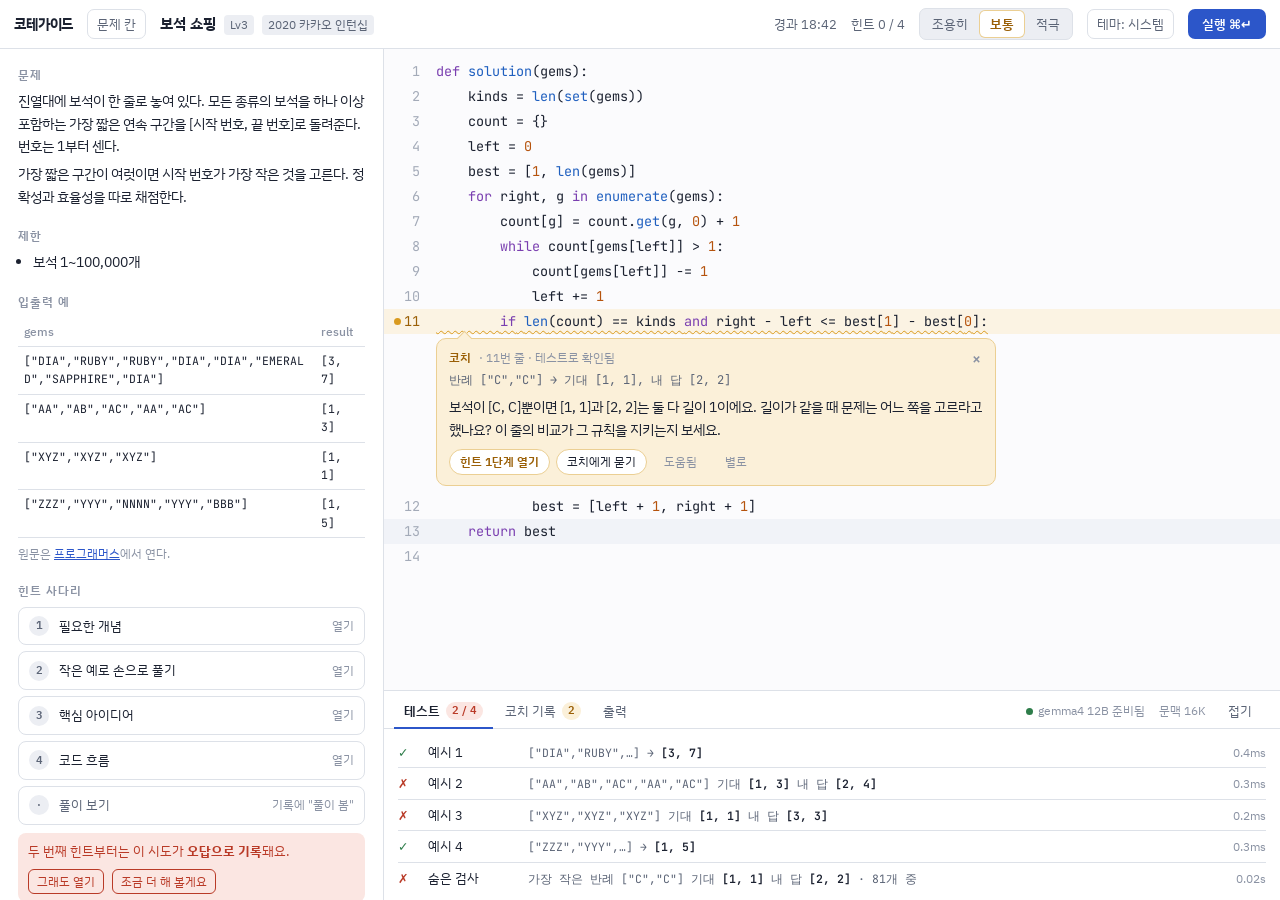
==== design/solve.html @ 12453b73 "디자인: 풀기 화면 시안 (배치 B, 편집기 안 말풍선, 시스템 테마) Co-Authored-By: Claude Opus 5.5 <noreply@anthropic.com>" ====
<!doctype html>
<html lang="ko">
<head>
<meta charset="utf-8">
<meta name="viewport" content="width=device-width, initial-scale=1">
<title>코테가이드 · 풀기 화면 시안</title>
<link rel="preconnect" href="https://fonts.googleapis.com">
<link rel="preconnect" href="https://fonts.gstatic.com" crossorigin>
<link rel="stylesheet" href="https://fonts.googleapis.com/css2?family=IBM+Plex+Sans+KR:wght@400;500;600;700&family=JetBrains+Mono:wght@400;600&display=swap">
<style>
/* 배치 B: 왼쪽 문제, 가운데 편집기(코치는 문제 줄 바로 아래 말풍선), 아래 패널(테스트·코치 기록). 코치 색은 형광펜 호박색 하나만 쓴다. */
:root{
  --bg:#f3f4f7; --panel:#ffffff; --sunk:#eceef3; --ink:#1b2130; --muted:#5b6476; --faint:#8a92a3; --line:#dde1e8;
  --accent:#2c56c9; --accent-soft:#e6ecfb;
  --coach:#9a5f06; --coach-bg:#fbf0d9; --coach-line:#ebcf93; --coach-dot:#d99a1e;
  --ok:#2e7d4a; --ok-bg:#e2f2e7; --bad:#b93a27; --bad-bg:#fbe6e2;
  --ed-bg:#fbfbfd; --ed-gutter:#a3aab8; --ed-cur:#f1f3f8;
  --kw:#7a3fb0; --fn:#1f5fbf; --nu:#b5530d; --st:#2e7d4a; --cm:#8a91a0;
  --f-ui:"IBM Plex Sans KR","Apple SD Gothic Neo",system-ui,sans-serif;
  --f-mono:"JetBrains Mono","D2Coding",ui-monospace,Menlo,monospace;
  color-scheme:light;
}
@media (prefers-color-scheme: dark){ :root:not([data-theme="light"]){
  --bg:#111419; --panel:#171b22; --sunk:#0e1116; --ink:#e4e7ed; --muted:#9aa2b2; --faint:#6b7383; --line:#262c37;
  --accent:#86a2f2; --accent-soft:#1f2840;
  --coach:#f0b54e; --coach-bg:#2a2214; --coach-line:#5a4420; --coach-dot:#f0b54e;
  --ok:#66c486; --ok-bg:#16301f; --bad:#f2856f; --bad-bg:#371c17;
  --ed-bg:#13161c; --ed-gutter:#4c5463; --ed-cur:#1a1e26;
  --kw:#c99cf3; --fn:#82aaff; --nu:#f3a564; --st:#86d39f; --cm:#646d7e;
  color-scheme:dark;
}}
:root[data-theme="dark"]{
  --bg:#111419; --panel:#171b22; --sunk:#0e1116; --ink:#e4e7ed; --muted:#9aa2b2; --faint:#6b7383; --line:#262c37;
  --accent:#86a2f2; --accent-soft:#1f2840;
  --coach:#f0b54e; --coach-bg:#2a2214; --coach-line:#5a4420; --coach-dot:#f0b54e;
  --ok:#66c486; --ok-bg:#16301f; --bad:#f2856f; --bad-bg:#371c17;
  --ed-bg:#13161c; --ed-gutter:#4c5463; --ed-cur:#1a1e26;
  --kw:#c99cf3; --fn:#82aaff; --nu:#f3a564; --st:#86d39f; --cm:#646d7e;
  color-scheme:dark;
}
*{box-sizing:border-box}
html,body{height:100%;margin:0}
body{background:var(--bg);color:var(--ink);font:14px/1.6 var(--f-ui);display:grid;grid-template-rows:auto minmax(0,1fr)}
button{font:inherit;color:inherit}
:focus-visible{outline:2px solid var(--accent);outline-offset:1px}

/* 윗줄 */
.top{display:flex;align-items:center;gap:14px;padding:8px 14px;background:var(--panel);border-bottom:1px solid var(--line);flex-wrap:wrap}
.brand{font-weight:700;letter-spacing:-.01em}
.crumb{display:flex;align-items:baseline;gap:8px;min-width:0}
.crumb b{font-size:15px}
.tag{font-size:11.5px;color:var(--muted);background:var(--sunk);border-radius:4px;padding:1px 6px;white-space:nowrap}
.sp{flex:1}
.meta{font-size:12.5px;color:var(--muted);font-variant-numeric:tabular-nums;white-space:nowrap}
.seg{display:inline-flex;border:1px solid var(--line);border-radius:7px;padding:2px;gap:2px;background:var(--sunk)}
.seg button{border:0;background:none;padding:3px 10px;border-radius:5px;font-size:12.5px;color:var(--muted);cursor:pointer}
.seg button[aria-pressed="true"]{background:var(--panel);color:var(--coach);font-weight:600;box-shadow:0 0 0 1px var(--coach-line)}
.iconbtn{border:1px solid var(--line);background:var(--panel);border-radius:7px;padding:4px 9px;font-size:12.5px;cursor:pointer;color:var(--muted)}
.run{border:0;background:var(--accent);color:#fff;border-radius:7px;padding:5px 14px;font-weight:600;font-size:13px;cursor:pointer}
:root[data-theme="dark"] .run{color:#0e1116}
@media (prefers-color-scheme: dark){ :root:not([data-theme="light"]) .run{color:#0e1116} }

/* 본문 */
.main{display:grid;grid-template-columns:minmax(300px,30%) minmax(0,1fr);min-height:0}
.main.collapsed{grid-template-columns:0 minmax(0,1fr)}
.main.collapsed .prob{visibility:hidden}

/* 문제 칸 */
.prob{background:var(--panel);border-right:1px solid var(--line);overflow:auto;padding:16px 18px 24px;min-width:0}
.prob h2{font-size:12px;letter-spacing:.08em;color:var(--faint);text-transform:uppercase;margin:18px 0 6px;font-weight:600}
.prob h2:first-child{margin-top:0}
.prob p{margin:6px 0;max-width:60ch}
.limits{margin:4px 0;padding-left:1.1em}
.io{width:100%;border-collapse:collapse;font-size:12px;margin-top:4px}
.io th,.io td{border-bottom:1px solid var(--line);padding:5px 6px;text-align:left;vertical-align:top}
.io th{color:var(--faint);font-weight:500}
.io td{font-family:var(--f-mono);font-size:11.5px;word-break:break-all}
.ladder{list-style:none;padding:0;margin:6px 0 0;display:flex;flex-direction:column;gap:6px}
.rung{border:1px solid var(--line);border-radius:8px;background:var(--panel)}
.rung > button{all:unset;box-sizing:border-box;width:100%;display:flex;gap:10px;align-items:center;padding:8px 10px;cursor:pointer;font-size:13px}
.rung > button:focus-visible{outline:2px solid var(--accent);border-radius:8px}
.rung .n{width:20px;height:20px;border-radius:50%;display:grid;place-items:center;font-size:11px;font-weight:600;background:var(--sunk);color:var(--muted);flex:none}
.rung .lock{margin-left:auto;font-size:11.5px;color:var(--faint)}
.rung.open{border-color:var(--coach-line)}
.rung.open .n{background:var(--coach-bg);color:var(--coach)}
.rung .body{padding:0 12px 10px 40px;font-size:13px;color:var(--ink)}
.rung .body ul{margin:4px 0;padding-left:1.1em}
.rung.final > button{color:var(--muted)}
.warn{margin:8px 0 0;padding:8px 10px;border-radius:8px;background:var(--bad-bg);color:var(--bad);font-size:12.5px;display:flex;gap:8px;align-items:center;flex-wrap:wrap}
.warn button{border:1px solid currentColor;background:none;border-radius:6px;padding:2px 8px;font-size:12px;cursor:pointer;color:inherit}
.note{font-size:12px;color:var(--faint)}

/* 편집기 열 */
.work{display:grid;grid-template-rows:minmax(0,1fr) auto;min-height:0;min-width:0}
.editor{background:var(--ed-bg);overflow:auto;font-family:var(--f-mono);font-variant-ligatures:none;font-feature-settings:"liga" 0,"calt" 0;font-size:13.5px;line-height:1.85;padding:10px 0 40px;min-width:0}
.ln{display:flex;white-space:pre;padding-right:20px;min-width:max-content}
.ln > i{font-style:normal;width:52px;flex:none;text-align:right;padding-right:16px;color:var(--ed-gutter);user-select:none;position:relative}
.ln.cur{background:var(--ed-cur)}
.ln.flag{background:color-mix(in srgb, var(--coach-bg) 70%, transparent)}
.ln.flag > i{color:var(--coach)}
.ln.flag > i::before{content:"";position:absolute;left:10px;top:50%;width:7px;height:7px;margin-top:-3.5px;border-radius:50%;background:var(--coach-dot)}
.ln.flag code{text-decoration:underline wavy var(--coach-dot);text-underline-offset:4px;text-decoration-thickness:1px}
code{font:inherit}
.kw{color:var(--kw)}.fn{color:var(--fn)}.nu{color:var(--nu)}.st{color:var(--st)}.cm{color:var(--cm)}

/* 말풍선: 편집기 안, 11번 줄 바로 아래 */
.bubble{margin:4px 20px 8px 52px;max-width:560px;font-family:var(--f-ui);font-size:13.5px;line-height:1.65;white-space:normal;
  background:var(--coach-bg);border:1px solid var(--coach-line);border-radius:10px;padding:10px 12px 10px;position:relative}
.bubble::before{content:"";position:absolute;top:-6px;left:22px;width:10px;height:10px;background:var(--coach-bg);border-left:1px solid var(--coach-line);border-top:1px solid var(--coach-line);transform:rotate(45deg)}
.bubble .who{display:flex;gap:8px;align-items:center;font-size:11.5px;color:var(--coach);font-weight:600;margin-bottom:3px}
.bubble .who .x{margin-left:auto;border:0;background:none;color:var(--faint);cursor:pointer;font-size:15px;line-height:1;padding:0 2px}
.bubble .evid{font-family:var(--f-mono);font-size:12px;color:var(--muted);margin:2px 0 6px}
.bubble .acts{display:flex;flex-wrap:wrap;gap:6px;margin-top:8px}
.chip{border:1px solid var(--coach-line);background:var(--panel);border-radius:999px;padding:2px 10px;font-size:12px;cursor:pointer;color:var(--ink)}
.chip.pri{color:var(--coach);font-weight:600}
.chip.ghost{border-color:transparent;background:none;color:var(--faint)}
.bubble.mini{display:inline-flex;align-items:center;gap:8px;padding:4px 10px;cursor:pointer;border-radius:999px}
.bubble.mini::before{display:none}
.ask{display:flex;gap:6px;margin-top:8px}
.ask input{flex:1;min-width:0;font:inherit;font-size:13px;border:1px solid var(--coach-line);border-radius:7px;padding:5px 8px;background:var(--panel);color:var(--ink)}
.thinking{color:var(--muted);font-size:12.5px}

/* 아래 패널 */
.dock{background:var(--panel);border-top:1px solid var(--line);display:grid;grid-template-rows:auto minmax(0,1fr);height:210px;min-width:0}
.dock.small{height:auto}
.dock.small .pbody{display:none}
.tabs{display:flex;align-items:center;gap:2px;padding:4px 10px 0;border-bottom:1px solid var(--line);flex-wrap:wrap}
.tabs button{border:0;background:none;padding:6px 10px;font-size:12.5px;color:var(--muted);cursor:pointer;border-bottom:2px solid transparent;margin-bottom:-1px;display:flex;gap:6px;align-items:center}
.tabs button[aria-selected="true"]{color:var(--ink);border-bottom-color:var(--accent);font-weight:600}
.cnt{font-size:11px;border-radius:999px;padding:0 6px;background:var(--sunk);color:var(--muted);font-weight:600}
.cnt.bad{background:var(--bad-bg);color:var(--bad)}
.cnt.coach{background:var(--coach-bg);color:var(--coach)}
.pbody{overflow:auto;padding:8px 14px 12px;min-width:0}
.trow{display:grid;grid-template-columns:22px 92px minmax(0,1fr) auto;gap:8px;align-items:baseline;padding:5px 0;border-bottom:1px solid var(--line);font-size:12.5px}
.trow:last-child{border-bottom:0}
.trow .s{font-weight:700}
.trow .s.ok{color:var(--ok)}.trow .s.bad{color:var(--bad)}
.trow .io2{font-family:var(--f-mono);font-variant-ligatures:none;font-size:11.5px;color:var(--muted);overflow:hidden;text-overflow:ellipsis;white-space:nowrap}
.trow .io2 b{color:var(--ink);font-weight:600}
.trow .t{font-size:11.5px;color:var(--faint);font-variant-numeric:tabular-nums}
.log{list-style:none;margin:0;padding:0}
.log li{display:grid;grid-template-columns:48px minmax(0,1fr);gap:10px;padding:6px 0;border-bottom:1px solid var(--line);font-size:12.8px}
.log li:last-child{border-bottom:0}
.log .tm{color:var(--faint);font-variant-numeric:tabular-nums;font-size:11.5px;padding-top:2px}
.log .src{font-size:11px;font-weight:600;margin-right:6px}
.log .src.ai{color:var(--coach)} .log .src.sys{color:var(--muted)}
.statusbar{display:flex;gap:14px;align-items:center;padding:0 10px;font-size:11.5px;color:var(--faint);margin-left:auto}
.dot{display:inline-block;width:7px;height:7px;border-radius:50%;background:var(--ok);margin-right:5px}

/* 좁은 화면: 문제 칸을 위로 접어 넣는다 */
@media (max-width: 980px){
  .main{grid-template-columns:minmax(0,1fr);grid-template-rows:auto minmax(0,1fr)}
  .main.collapsed{grid-template-columns:minmax(0,1fr)}
  .prob{border-right:0;border-bottom:1px solid var(--line);max-height:42vh}
  .main.collapsed .prob{display:none}
  .meta.opt{display:none}
}
@media (prefers-reduced-motion: no-preference){ .bubble{animation:pop .18s ease-out} @keyframes pop{from{opacity:.4;transform:translateY(-3px)}to{opacity:1;transform:none}} }
</style>
</head>
<body>
<header class="top">
  <span class="brand">코테가이드</span>
  <button class="iconbtn" id="toggleProb" aria-pressed="true" title="문제 칸 열고 닫기">문제 칸</button>
  <div class="crumb"><b>보석 쇼핑</b><span class="tag">Lv3</span><span class="tag">2020 카카오 인턴십</span></div>
  <span class="sp"></span>
  <span class="meta opt">경과 18:42</span>
  <span class="meta" id="hintMeta">힌트 0 / 4</span>
  <div class="seg" role="group" aria-label="코치 말수">
    <button data-mode="quiet" aria-pressed="false" title="내가 힌트를 누르거나 물을 때만 말한다">조용히</button>
    <button data-mode="normal" aria-pressed="true" title="테스트로 확인된 문제만 먼저 말한다">보통</button>
    <button data-mode="active" aria-pressed="false" title="느릴 것 같은 방법이나 엉뚱한 방향도 먼저 짚는다">적극</button>
  </div>
  <button class="iconbtn" id="theme" title="시안 확인용: 시스템 → 라이트 → 다크">테마: 시스템</button>
  <button class="run" id="run">실행 ⌘↵</button>
</header>

<div class="main" id="main">
  <aside class="prob" aria-label="문제">
    <h2>문제</h2>
    <p>진열대에 보석이 한 줄로 놓여 있다. 모든 종류의 보석을 하나 이상 포함하는 가장 짧은 연속 구간을 [시작 번호, 끝 번호]로 돌려준다. 번호는 1부터 센다.</p>
    <p>가장 짧은 구간이 여럿이면 시작 번호가 가장 작은 것을 고른다. 정확성과 효율성을 따로 채점한다.</p>
    <h2>제한</h2>
    <ul class="limits"><li>보석 1~100,000개</li></ul>
    <h2>입출력 예</h2>
    <table class="io">
      <tr><th>gems</th><th>result</th></tr>
      <tr><td>["DIA","RUBY","RUBY","DIA","DIA","EMERALD","SAPPHIRE","DIA"]</td><td>[3, 7]</td></tr>
      <tr><td>["AA","AB","AC","AA","AC"]</td><td>[1, 3]</td></tr>
      <tr><td>["XYZ","XYZ","XYZ"]</td><td>[1, 1]</td></tr>
      <tr><td>["ZZZ","YYY","NNNN","YYY","BBB"]</td><td>[1, 5]</td></tr>
    </table>
    <p class="note">원문은 <a href="https://school.programmers.co.kr/learn/courses/30/lessons/67258" target="_blank" rel="noopener" style="color:var(--accent)">프로그래머스</a>에서 연다.</p>

    <h2>힌트 사다리</h2>
    <ol class="ladder" id="ladder">
      <li class="rung" data-step="1"><button><span class="n">1</span>필요한 개념<span class="lock">열기</span></button>
        <div class="body" hidden><ul><li><b>투 포인터와 슬라이딩 윈도</b>: 창의 오른쪽 끝을 늘리고, 줄일 수 있으면 왼쪽 끝을 줄인다.</li><li><b>딕셔너리와 집합</b>: 창 안의 보석 종류별 개수.</li></ul></div></li>
      <li class="rung" data-step="2"><button><span class="n">2</span>작은 예로 손으로 풀기<span class="lock">열기</span></button>
        <div class="body" hidden>진열대 [A, B, A, C, B]. 오른쪽 끝을 늘리다 4번(C)에서 세 종류가 다 들어온다. 왼쪽의 A(1번)는 창 안에 A가 또 있으니 뺀다 → 창 2~4 (길이 3). 5번을 넣으면 2번 B를 뺄 수 있다 → 창 3~5 (길이 3). 가장 짧은 길이는 3이고, 그중 시작이 빠른 [2, 4]가 답이다.</div></li>
      <li class="rung" data-step="3"><button><span class="n">3</span>핵심 아이디어<span class="lock">열기</span></button>
        <div class="body" hidden>창 안의 종류 수가 전체 종류 수와 같으면, 지금 창이 "이 오른쪽 끝에서 끝나는 가장 짧은 구간"이다. 지금까지의 최단보다 <b>짧을 때만</b> 바꾼다. 같으면 바꾸지 않으니 먼저 찾은(시작이 빠른) 구간이 남는다.</div></li>
      <li class="rung" data-step="4"><button><span class="n">4</span>코드 흐름<span class="lock">열기</span></button>
        <div class="body" hidden>1. 전체 종류 수 K를 센다. 2. 빈 딕셔너리, left = 0, 최단 답 = 무한대. 3. right를 끝까지: 개수 +1 → 맨 왼쪽이 2개 이상인 동안 빼고 left += 1 → 종류 수가 K이고 더 짧으면 [left+1, right+1]. 4. 답을 돌려준다.</div></li>
      <li class="rung final" data-step="5"><button><span class="n">·</span>풀이 보기<span class="lock">기록에 "풀이 봄"</span></button>
        <div class="body" hidden>시안에서는 열지 않는다. 앱에서는 풀이 문서 5~7단계(코드, 실행 추적, 복잡도와 흔한 실수)를 보여 준다.</div></li>
    </ol>
    <div class="warn" id="warn" hidden><span>두 번째 힌트부터는 이 시도가 <b>오답으로 기록</b>돼요.</span><button id="warnYes">그래도 열기</button><button id="warnNo">조금 더 해 볼게요</button></div>
  </aside>

  <section class="work">
    <div class="editor" id="editor" aria-label="코드 편집기">
<div class="ln"><i>1</i><code><span class="kw">def</span> <span class="fn">solution</span>(gems):</code></div>
<div class="ln"><i>2</i><code>    kinds = <span class="fn">len</span>(<span class="fn">set</span>(gems))</code></div>
<div class="ln"><i>3</i><code>    count = {}</code></div>
<div class="ln"><i>4</i><code>    left = <span class="nu">0</span></code></div>
<div class="ln"><i>5</i><code>    best = [<span class="nu">1</span>, <span class="fn">len</span>(gems)]</code></div>
<div class="ln"><i>6</i><code>    <span class="kw">for</span> right, g <span class="kw">in</span> <span class="fn">enumerate</span>(gems):</code></div>
<div class="ln"><i>7</i><code>        count[g] = count.<span class="fn">get</span>(g, <span class="nu">0</span>) + <span class="nu">1</span></code></div>
<div class="ln"><i>8</i><code>        <span class="kw">while</span> count[gems[left]] &gt; <span class="nu">1</span>:</code></div>
<div class="ln"><i>9</i><code>            count[gems[left]] -= <span class="nu">1</span></code></div>
<div class="ln"><i>10</i><code>            left += <span class="nu">1</span></code></div>
<div class="ln flag" id="flagLine"><i>11</i><code>        <span class="kw">if</span> <span class="fn">len</span>(count) == kinds <span class="kw">and</span> right - left &lt;= best[<span class="nu">1</span>] - best[<span class="nu">0</span>]:</code></div>
<div id="bubbleSlot"></div>
<div class="ln"><i>12</i><code>            best = [left + <span class="nu">1</span>, right + <span class="nu">1</span>]</code></div>
<div class="ln cur"><i>13</i><code>    <span class="kw">return</span> best</code></div>
<div class="ln"><i>14</i><code> </code></div>
    </div>

    <div class="dock" id="dock">
      <div class="tabs" role="tablist">
        <button role="tab" aria-selected="true" data-tab="tests">테스트 <span class="cnt bad">2 / 4</span></button>
        <button role="tab" aria-selected="false" data-tab="log">코치 기록 <span class="cnt coach" id="logCnt">2</span></button>
        <button role="tab" aria-selected="false" data-tab="out">출력</button>
        <div class="statusbar"><span><span class="dot"></span>gemma4 12B 준비됨</span><span>문맥 16K</span><button class="iconbtn" id="dockToggle" style="padding:1px 8px">접기</button></div>
      </div>
      <div class="pbody" data-panel="tests">
        <div class="trow"><span class="s ok">✓</span><span>예시 1</span><span class="io2">["DIA","RUBY",…] → <b>[3, 7]</b></span><span class="t">0.4ms</span></div>
        <div class="trow"><span class="s bad">✗</span><span>예시 2</span><span class="io2">["AA","AB","AC","AA","AC"] 기대 <b>[1, 3]</b> 내 답 <b>[2, 4]</b></span><span class="t">0.3ms</span></div>
        <div class="trow"><span class="s bad">✗</span><span>예시 3</span><span class="io2">["XYZ","XYZ","XYZ"] 기대 <b>[1, 1]</b> 내 답 <b>[3, 3]</b></span><span class="t">0.2ms</span></div>
        <div class="trow"><span class="s ok">✓</span><span>예시 4</span><span class="io2">["ZZZ","YYY",…] → <b>[1, 5]</b></span><span class="t">0.3ms</span></div>
        <div class="trow"><span class="s bad">✗</span><span>숨은 검사</span><span class="io2">가장 작은 반례 ["C","C"] 기대 <b>[1, 1]</b> 내 답 <b>[2, 2]</b> · 81개 중</span><span class="t">0.02s</span></div>
      </div>
      <div class="pbody" data-panel="log" hidden>
        <ul class="log" id="log">
          <li><span class="tm">18:40</span><span><span class="src sys">테스트</span>예시 2/4 통과. 무작위 비교에서 가장 작은 반례 ["C","C"]를 찾았다.</span></li>
          <li><span class="tm">18:41</span><span><span class="src ai">코치</span>보석이 [C, C]뿐이면 [1, 1]과 [2, 2]는 둘 다 길이 1이에요. 길이가 같을 때 문제는 어느 쪽을 고르라고 했나요?</span></li>
        </ul>
      </div>
      <div class="pbody" data-panel="out" hidden><pre style="margin:0;font:12px var(--f-mono);color:var(--muted)">print 출력이 여기에 나온다.</pre></div>
    </div>
  </section>
</div>

<template id="tplFull">
  <div class="bubble" role="status" aria-live="polite">
    <div class="who">코치 <span style="font-weight:400;color:var(--faint)">· 11번 줄 · 테스트로 확인됨</span><button class="x" aria-label="말풍선 접기" data-act="fold">×</button></div>
    <div class="evid">반례 ["C","C"] → 기대 [1, 1], 내 답 [2, 2]</div>
    <div>보석이 [C, C]뿐이면 [1, 1]과 [2, 2]는 둘 다 길이 1이에요. 길이가 같을 때 문제는 어느 쪽을 고르라고 했나요? 이 줄의 비교가 그 규칙을 지키는지 보세요.</div>
    <div class="acts">
      <button class="chip pri" data-act="hint">힌트 1단계 열기</button>
      <button class="chip" data-act="ask">코치에게 묻기</button>
      <button class="chip ghost" data-act="good">도움됨</button>
      <button class="chip ghost" data-act="bad">별로</button>
    </div>
  </div>
</template>
<template id="tplMini">
  <button class="bubble mini" data-act="unfold" aria-label="코치 말풍선 펼치기"><span style="width:7px;height:7px;border-radius:50%;background:var(--coach-dot)"></span><span style="color:var(--coach);font-weight:600;font-size:12px">코치가 이 줄에 할 말이 있어요</span></button>
</template>

<script>
const $ = (s, r = document) => r.querySelector(s), $$ = (s, r = document) => [...r.querySelectorAll(s)];
const slot = $("#bubbleSlot"), flag = $("#flagLine");
let mode = "normal", hintsOpened = 0, pendingStep = null, logN = 2;

function showBubble(kind){
  slot.innerHTML = "";
  if (kind === "none"){ flag.classList.remove("flag"); return; }
  flag.classList.add("flag");
  slot.append($(kind === "full" ? "#tplFull" : "#tplMini").content.cloneNode(true));
}
function applyMode(m){
  mode = m;
  $$(".seg button").forEach(b => b.setAttribute("aria-pressed", b.dataset.mode === m));
  // 조용히: 줄 표시와 접힌 알림만. 보통·적극: 확인된 문제는 말풍선으로 먼저 말한다.
  showBubble(m === "quiet" ? "mini" : "full");
}
$$(".seg button").forEach(b => b.onclick = () => applyMode(b.dataset.mode));

function addLog(src, text){
  const li = document.createElement("li");
  li.innerHTML = `<span class="tm">18:4${Math.min(9, logN)}</span><span><span class="src ${src === "코치" ? "ai" : "sys"}">${src}</span></span>`;
  li.lastChild.append(text);
  $("#log").append(li); $("#logCnt").textContent = ++logN;
}

function openStep(step){
  const r = $(`.rung[data-step="${step}"]`);
  if (!r || r.classList.contains("open")) return;
  r.classList.add("open"); r.querySelector(".body").hidden = false;
  r.querySelector(".lock").textContent = "열림";
  if (step <= 4){ hintsOpened = Math.max(hintsOpened, step); $("#hintMeta").textContent = `힌트 ${hintsOpened} / 4`; }
  addLog("힌트", `${step}단계를 열었다.`);
  r.scrollIntoView({block: "nearest", behavior: "smooth"});
}
function requestStep(step){
  // 사다리는 순서대로만 열린다.
  const next = $$(".rung").find(r => !r.classList.contains("open"));
  if (next && +next.dataset.step < step) step = +next.dataset.step;
  if (step === 5 || (step >= 2 && hintsOpened < 2)){ pendingStep = step; $("#warn").hidden = false;
    $("#warn span").innerHTML = step === 5 ? "풀이를 보면 이 시도는 <b>오답·풀이 봄</b>으로 기록돼요." : "두 번째 힌트부터는 이 시도가 <b>오답으로 기록</b>돼요.";
    return; }
  openStep(step);
}
$$(".rung > button").forEach(b => b.onclick = () => requestStep(+b.parentElement.dataset.step));
$("#warnYes").onclick = () => { $("#warn").hidden = true; if (pendingStep && pendingStep < 5) openStep(pendingStep); pendingStep = null; };
$("#warnNo").onclick = () => { $("#warn").hidden = true; pendingStep = null; };

slot.addEventListener("click", e => {
  const act = e.target.closest("[data-act]")?.dataset.act; if (!act) return;
  if (act === "fold") showBubble("mini");
  if (act === "unfold") showBubble("full");
  if (act === "hint") { if ($("#main").classList.contains("collapsed")) $("#toggleProb").click(); requestStep(1); }
  if (act === "good" || act === "bad") { e.target.textContent = act === "good" ? "도움됨 ✓" : "별로 ✓"; addLog("평가", act === "good" ? "도움됨" : "별로"); }
  if (act === "ask") {
    const b = slot.querySelector(".bubble"); if (b.querySelector(".ask")) return;
    const f = document.createElement("form"); f.className = "ask";
    f.innerHTML = `<input id="askInput" placeholder="길이가 같은 구간은 어떻게 비교해야 해?" aria-label="코치에게 물을 말"><button class="chip pri">묻기</button>`;
    f.onsubmit = ev => { ev.preventDefault(); const q = f.querySelector("input").value.trim() || f.querySelector("input").placeholder;
      addLog("나", q); const p = document.createElement("div"); p.className = "thinking"; p.style.marginTop = "8px"; p.textContent = "코치가 생각하는 중…"; f.replaceWith(p);
      setTimeout(() => { p.className = ""; p.textContent = "먼저 찾은 구간과 지금 구간의 길이가 같을 때, 둘 중 시작 번호가 작은 건 어느 쪽인가요? 오른쪽 끝을 늘려 가며 찾으니 먼저 찾은 쪽이에요. 그럼 같을 때 바꿔야 할까요?"; addLog("코치", p.textContent); }, 900); };
    b.querySelector(".acts").after(f); f.querySelector("input").focus();
  }
});

$$(".tabs [role=tab]").forEach(t => t.onclick = () => {
  $$(".tabs [role=tab]").forEach(x => x.setAttribute("aria-selected", x === t));
  $$(".pbody").forEach(p => p.hidden = p.dataset.panel !== t.dataset.tab);
  $("#dock").classList.remove("small"); $("#dockToggle").textContent = "접기";
});
$("#dockToggle").onclick = () => { const s = $("#dock").classList.toggle("small"); $("#dockToggle").textContent = s ? "펼치기" : "접기"; };
$("#toggleProb").onclick = e => { const c = $("#main").classList.toggle("collapsed"); e.currentTarget.setAttribute("aria-pressed", !c); };
$("#run").onclick = () => { $$(".trow").forEach((r, i) => { r.style.opacity = .35; setTimeout(() => r.style.opacity = 1, 120 + i * 60); }); };

const themes = ["system", "light", "dark"], names = {system: "시스템", light: "라이트", dark: "다크"}; let ti = 0;
$("#theme").onclick = () => { ti = (ti + 1) % 3; const t = themes[ti];
  if (t === "system") document.documentElement.removeAttribute("data-theme"); else document.documentElement.dataset.theme = t;
  $("#theme").textContent = "테마: " + names[t]; };

applyMode("normal");
</script>
</body>
</html>
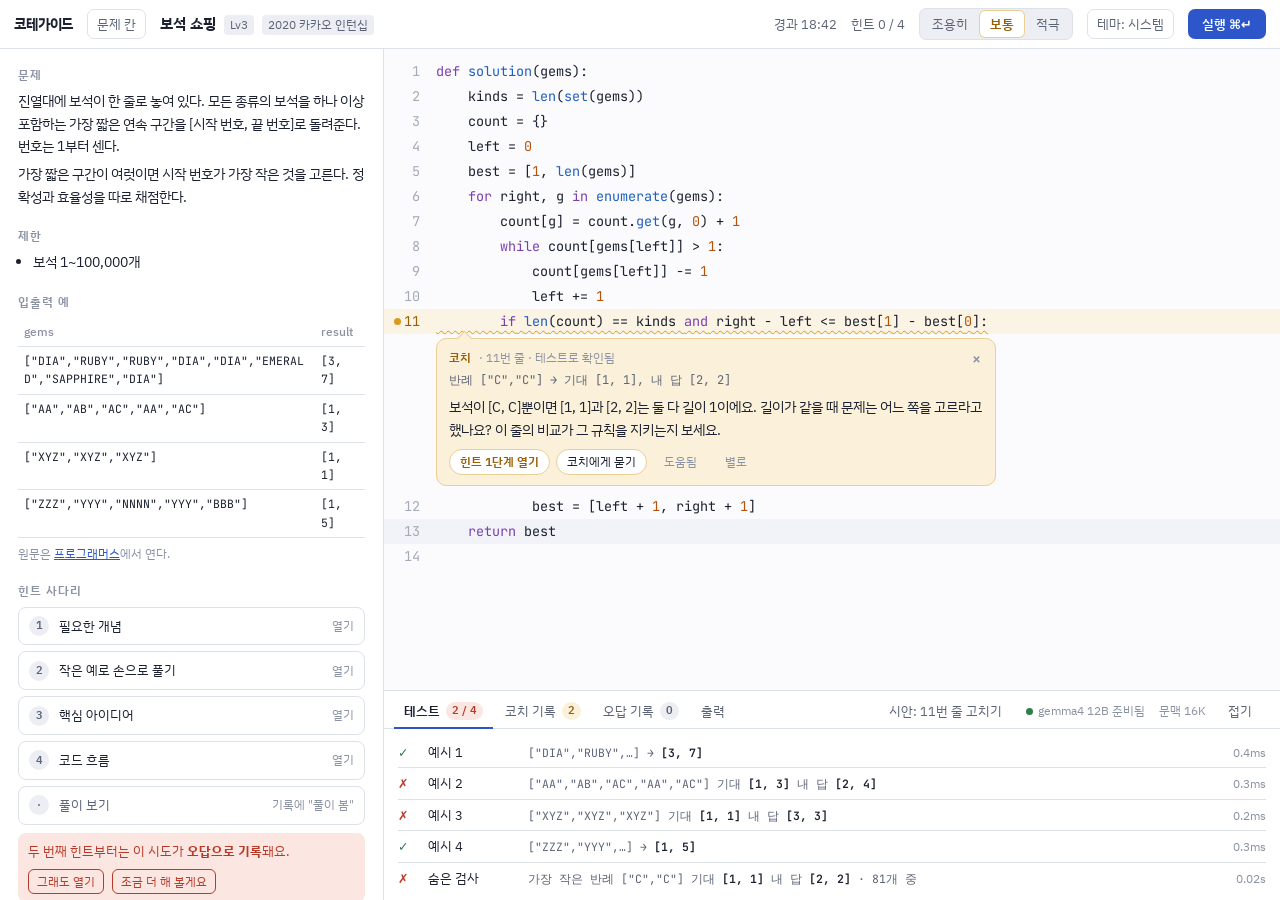
==== commit f52533b8: "오답 기록: 설계서 절 추가, 풀기 화면에 오답 기록 탭과 고친 뒤 기록 흐름 Co-Authored-By: Claude Opus 5.5 <noreply@anthropic.com>" ====
--- a/design/solve.html
+++ b/design/solve.html
@@ -144,6 +144,24 @@
 .log .tm{color:var(--faint);font-variant-numeric:tabular-nums;font-size:11.5px;padding-top:2px}
 .log .src{font-size:11px;font-weight:600;margin-right:6px}
 .log .src.ai{color:var(--coach)} .log .src.sys{color:var(--muted)}
+.done{margin:4px 20px 8px 52px;max-width:560px;font-family:var(--f-ui);font-size:13.5px;line-height:1.6;white-space:normal;
+  background:var(--ok-bg);border:1px solid color-mix(in srgb, var(--ok) 35%, transparent);border-radius:10px;padding:10px 12px}
+.done .who{font-size:11.5px;color:var(--ok);font-weight:600;margin-bottom:4px}
+.diff{font-family:var(--f-mono);font-variant-ligatures:none;font-size:12px;margin:6px 0;border-radius:6px;overflow:hidden;border:1px solid var(--line);background:var(--panel)}
+.diff div{padding:1px 8px;white-space:pre;overflow-x:auto}
+.diff .del{background:var(--bad-bg);color:var(--bad)}
+.diff .add{background:var(--ok-bg);color:var(--ok)}
+.memo{display:flex;gap:6px;margin-top:8px}
+.memo input{flex:1;min-width:0;font:inherit;font-size:13px;border:1px solid var(--line);border-radius:7px;padding:5px 8px;background:var(--panel);color:var(--ink)}
+.mrow{display:grid;grid-template-columns:minmax(0,1fr) auto;gap:4px 12px;padding:8px 0;border-bottom:1px solid var(--line);font-size:12.8px}
+.mrow:last-child{border-bottom:0}
+.mrow .nm{font-weight:600}
+.mrow .sub{grid-column:1/-1;color:var(--muted);font-size:12px}
+.mrow .sub code{font-family:var(--f-mono);font-variant-ligatures:none;font-size:11.5px}
+.mrow .when{font-size:11.5px;color:var(--faint);white-space:nowrap}
+.cat{font-size:11px;border-radius:4px;padding:0 6px;margin-left:6px;background:var(--sunk);color:var(--muted);font-weight:500}
+.sect{font-size:11px;letter-spacing:.06em;color:var(--faint);margin:8px 0 2px;font-weight:600}
+.demo{border:1px dashed var(--faint);background:none;border-radius:6px;padding:1px 8px;font-size:11.5px;color:var(--muted);cursor:pointer}
 .statusbar{display:flex;gap:14px;align-items:center;padding:0 10px;font-size:11.5px;color:var(--faint);margin-left:auto}
 .dot{display:inline-block;width:7px;height:7px;border-radius:50%;background:var(--ok);margin-right:5px}
 
@@ -231,8 +249,9 @@
       <div class="tabs" role="tablist">
         <button role="tab" aria-selected="true" data-tab="tests">테스트 <span class="cnt bad">2 / 4</span></button>
         <button role="tab" aria-selected="false" data-tab="log">코치 기록 <span class="cnt coach" id="logCnt">2</span></button>
+        <button role="tab" aria-selected="false" data-tab="mistakes">오답 기록 <span class="cnt" id="misCnt">0</span></button>
         <button role="tab" aria-selected="false" data-tab="out">출력</button>
-        <div class="statusbar"><span><span class="dot"></span>gemma4 12B 준비됨</span><span>문맥 16K</span><button class="iconbtn" id="dockToggle" style="padding:1px 8px">접기</button></div>
+        <div class="statusbar"><button class="demo" id="demoFix" title="시안 확인용">시안: 11번 줄 고치기</button><span><span class="dot"></span>gemma4 12B 준비됨</span><span>문맥 16K</span><button class="iconbtn" id="dockToggle" style="padding:1px 8px">접기</button></div>
       </div>
       <div class="pbody" data-panel="tests">
         <div class="trow"><span class="s ok">✓</span><span>예시 1</span><span class="io2">["DIA","RUBY",…] → <b>[3, 7]</b></span><span class="t">0.4ms</span></div>
@@ -246,6 +265,15 @@
           <li><span class="tm">18:40</span><span><span class="src sys">테스트</span>예시 2/4 통과. 무작위 비교에서 가장 작은 반례 ["C","C"]를 찾았다.</span></li>
           <li><span class="tm">18:41</span><span><span class="src ai">코치</span>보석이 [C, C]뿐이면 [1, 1]과 [2, 2]는 둘 다 길이 1이에요. 길이가 같을 때 문제는 어느 쪽을 고르라고 했나요?</span></li>
         </ul>
+      </div>
+      <div class="pbody" data-panel="mistakes" hidden>
+        <div class="sect">이 문제</div>
+        <div id="misHere"><p class="note" style="margin:4px 0">실패하던 검사를 고치면 여기에 남는다.</p></div>
+        <div class="sect">최근 다른 문제 (예시)</div>
+        <div class="mrow"><span><span class="nm">이분 탐색 범위를 mid로 줄여 끝나지 않음</span><span class="cat">비교·경계</span></span><span class="when">10월 12일 · 징검다리 건너기</span>
+          <span class="sub"><code>hi = mid</code> → <code>hi = mid - 1</code> · 시간 초과 · 힌트 1개 · "답이 mid일 수도 있는지부터 따진다"</span></div>
+        <div class="mrow"><span><span class="nm">방문 표시를 꺼낼 때 해서 같은 칸을 여러 번 넣음</span><span class="cat">자료구조</span></span><span class="when">10월 9일 · 게임 맵 최단거리</span>
+          <span class="sub">큐에 넣을 때 방문 표시 · 시간 초과 · 힌트 0개</span></div>
       </div>
       <div class="pbody" data-panel="out" hidden><pre style="margin:0;font:12px var(--f-mono);color:var(--muted)">print 출력이 여기에 나온다.</pre></div>
     </div>
@@ -343,6 +371,34 @@
 $("#toggleProb").onclick = e => { const c = $("#main").classList.toggle("collapsed"); e.currentTarget.setAttribute("aria-pressed", !c); };
 $("#run").onclick = () => { $$(".trow").forEach((r, i) => { r.style.opacity = .35; setTimeout(() => r.style.opacity = 1, 120 + i * 60); }); };
 
+// 시안: 11번 줄을 고치고 다시 실행했을 때. 빨간 검사가 초록으로 바뀌면 오답 기록이 하나 생긴다.
+$("#demoFix").onclick = e => {
+  const code = flag.querySelector("code");
+  if (!code.innerHTML.includes("&lt;=")) return;
+  code.innerHTML = code.innerHTML.replace("&lt;=", "&lt;");
+  flag.classList.remove("flag"); flag.classList.add("cur");
+  e.currentTarget.textContent = "시안: 고침";
+  $$(".trow").forEach(r => { const s = r.querySelector(".s"); s.className = "s ok"; s.textContent = "✓"; });
+  $$(".trow")[1].querySelector(".io2").innerHTML = '["AA","AB","AC","AA","AC"] → <b>[1, 3]</b>';
+  $$(".trow")[2].querySelector(".io2").innerHTML = '["XYZ","XYZ","XYZ"] → <b>[1, 1]</b>';
+  $$(".trow")[4].querySelector(".io2").innerHTML = '무작위 1,200개 기준 풀이와 일치 · 큰 입력 10만 개 0.09s';
+  const tc = $('[data-tab="tests"] .cnt'); tc.className = "cnt"; tc.textContent = "5 / 5"; tc.style.color = "var(--ok)";
+  slot.innerHTML = `<div class="done" role="status">
+    <div class="who">모두 통과 · 오답 기록에 남겼어요</div>
+    <div><b>길이가 같을 때도 답을 바꿈</b> <span class="cat">비교·경계</span> <span class="note">· 실수 지문으로 확인 · 4분 12초 · 힌트 ${hintsOpened}개</span></div>
+    <div class="diff"><div class="del">- if len(count) == kinds and right - left &lt;= best[1] - best[0]:</div><div class="add">+ if len(count) == kinds and right - left &lt; best[1] - best[0]:</div></div>
+    <form class="memo" id="memoForm"><input id="memoInput" placeholder="왜 틀렸는지 한 줄 (선택)" aria-label="오답 메모"><button class="chip">남기기</button></form>
+  </div>`;
+  const row = document.createElement("div"); row.className = "mrow";
+  row.innerHTML = `<span><span class="nm">길이가 같을 때도 답을 바꿈</span><span class="cat">비교·경계</span></span><span class="when">방금 · 보석 쇼핑</span>
+    <span class="sub"><code>&lt;=</code> → <code>&lt;</code> (11번 줄) · 반례 ["C","C"] · 4분 12초 · 힌트 ${hintsOpened}개<span id="memoOut"></span></span>`;
+  $("#misHere").innerHTML = ""; $("#misHere").append(row);
+  $("#misCnt").textContent = "1"; $("#misCnt").className = "cnt coach";
+  addLog("기록", "오답 기록: 길이가 같을 때도 답을 바꿈 (비교·경계)");
+  $("#memoForm").onsubmit = ev => { ev.preventDefault(); const v = $("#memoInput").value.trim(); if (!v) { $("#memoInput").focus(); return; }
+    $("#memoOut").textContent = ` · "${v}"`; ev.target.outerHTML = `<p class="note" style="margin:6px 0 0">메모를 남겼어요: "${v.replace(/</g, "&lt;")}"</p>`; };
+};
+
 const themes = ["system", "light", "dark"], names = {system: "시스템", light: "라이트", dark: "다크"}; let ti = 0;
 $("#theme").onclick = () => { ti = (ti + 1) % 3; const t = themes[ti];
   if (t === "system") document.documentElement.removeAttribute("data-theme"); else document.documentElement.dataset.theme = t;
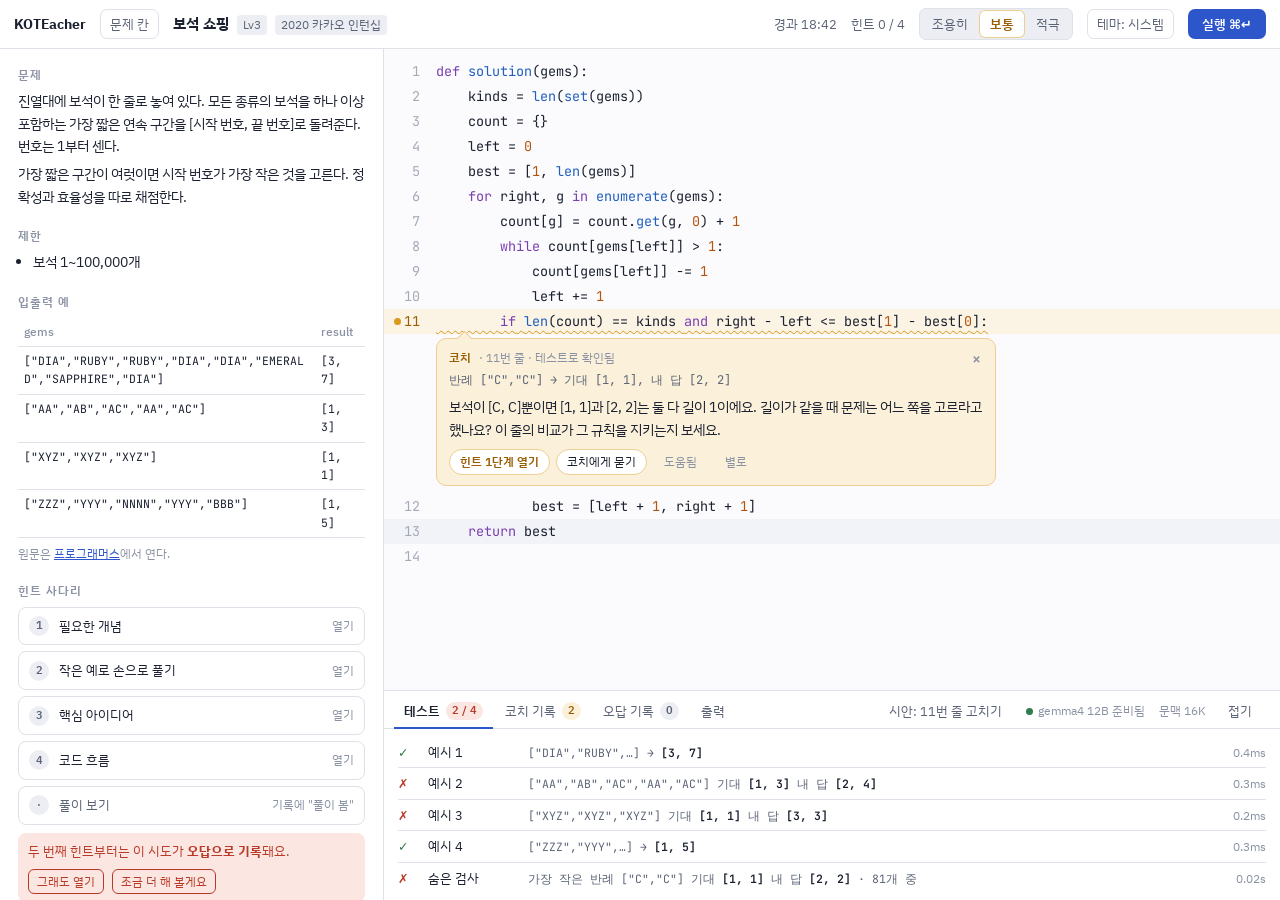
==== commit 956b649f: "KOTEacher로 이름 변경, 개념 문서·학습 화면·문서 창 탭·골라 묻기 기록·전체 검색·아이콘 - 저장소·패키지·앱·데이터 폴더 이름을 KOTEacher로 (예전 기록은 자동" ====
--- a/design/solve.html
+++ b/design/solve.html
@@ -3,7 +3,7 @@
 <head>
 <meta charset="utf-8">
 <meta name="viewport" content="width=device-width, initial-scale=1">
-<title>코테가이드 · 풀기 화면 시안</title>
+<title>KOTEacher · 풀기 화면 시안</title>
 <link rel="preconnect" href="https://fonts.googleapis.com">
 <link rel="preconnect" href="https://fonts.gstatic.com" crossorigin>
 <link rel="stylesheet" href="https://fonts.googleapis.com/css2?family=IBM+Plex+Sans+KR:wght@400;500;600;700&family=JetBrains+Mono:wght@400;600&display=swap">
@@ -178,7 +178,7 @@
 </head>
 <body>
 <header class="top">
-  <span class="brand">코테가이드</span>
+  <span class="brand">KOTEacher</span>
   <button class="iconbtn" id="toggleProb" aria-pressed="true" title="문제 칸 열고 닫기">문제 칸</button>
   <div class="crumb"><b>보석 쇼핑</b><span class="tag">Lv3</span><span class="tag">2020 카카오 인턴십</span></div>
   <span class="sp"></span>
